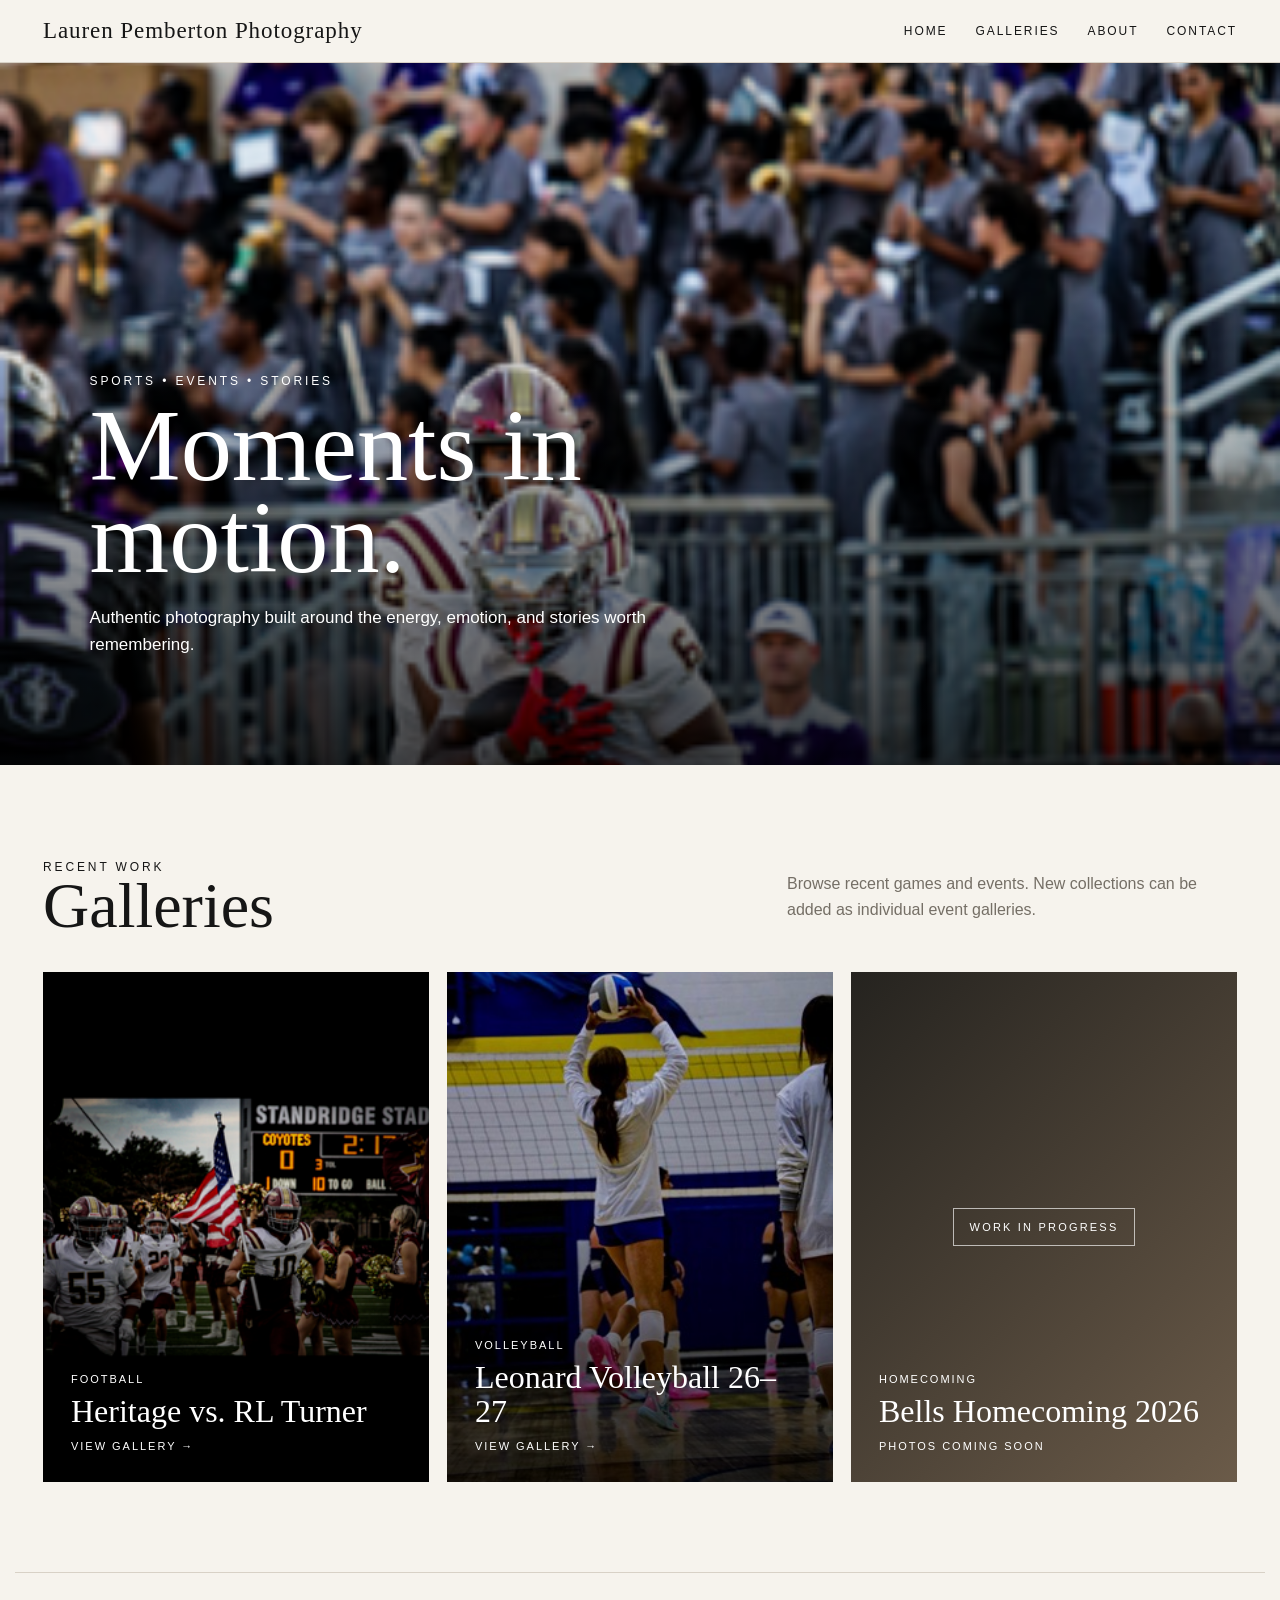
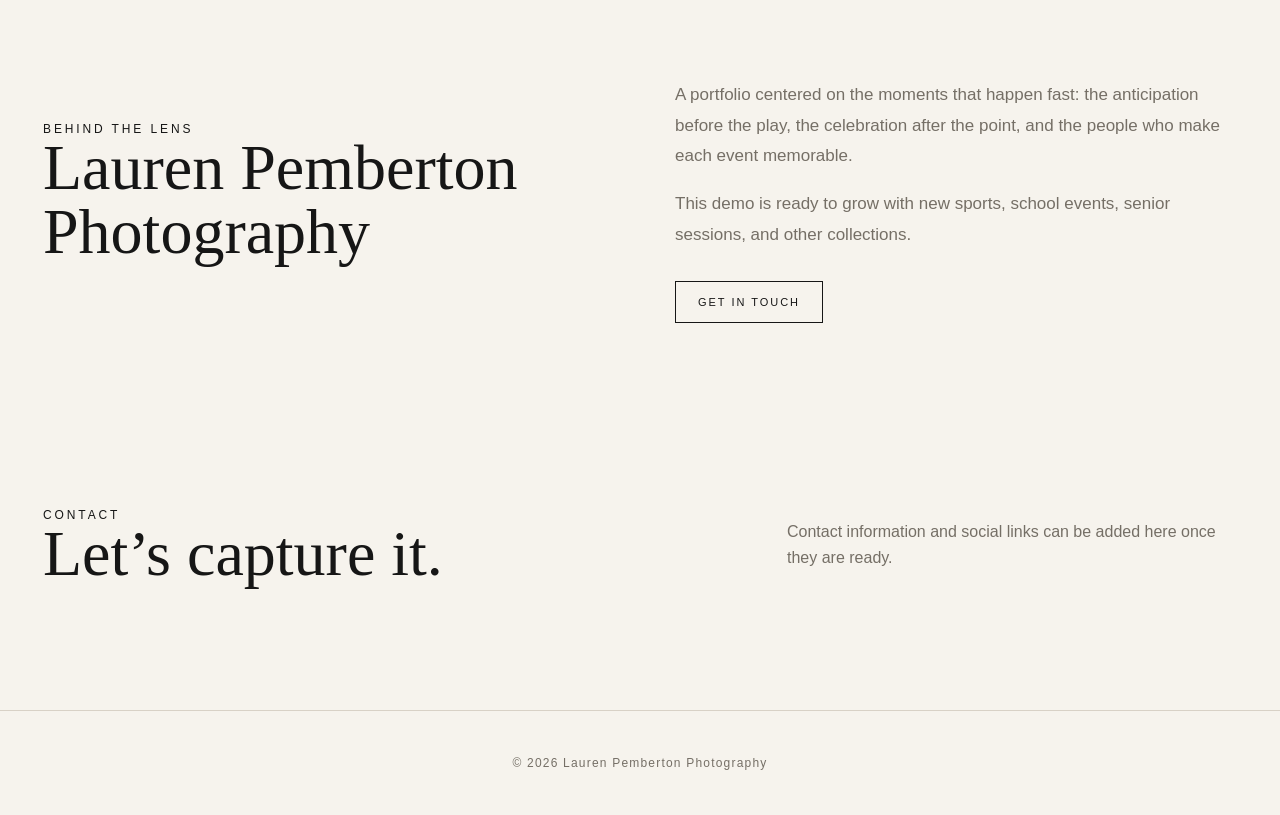
==== lauren-pemberton-photography/index.html @ c21e801e "Add files via upload" ====
<!doctype html><html><head><meta charset="utf-8"><meta name="viewport" content="width=device-width,initial-scale=1"><title>Lauren Pemberton Photography</title><link rel="stylesheet" href="assets/css/style.css"></head><body><header><nav class="nav"><a class="brand" href="index.html">Lauren Pemberton Photography</a><div class="links"><a href="index.html">Home</a><a href="index.html#galleries">Galleries</a><a href="index.html#about">About</a><a href="index.html#contact">Contact</a></div></nav></header><main><section class="hero"><div class="hero-copy"><div class="eyebrow">Sports • Events • Stories</div><h1>Moments in motion.</h1><p>Authentic photography built around the energy, emotion, and stories worth remembering.</p></div></section><section class="section" id="galleries"><div class="section-head"><div><div class="eyebrow">Recent work</div><h2>Galleries</h2></div><p>Browse recent games and events. New collections can be added as individual event galleries.</p></div><div class="cards"><a class="card" href="heritage-vs-rl-turner.html"><img src="assets/images/heritage-vs-rl-turner/IMG_2399.PNG"><div class="shade"></div><div class="card-copy"><span>Football</span><h3>Heritage vs. RL Turner</h3><span>View Gallery →</span></div></a><a class="card" href="leonard-volleyball-26-27.html"><img src="assets/images/leonard-volleyball-26-27/IMG_2406.jpg"><div class="shade"></div><div class="card-copy"><span>Volleyball</span><h3>Leonard Volleyball 26–27</h3><span>View Gallery →</span></div></a><a class="card wip" href="bells-homecoming-2026.html"><div class="card-copy"><span>Homecoming</span><h3>Bells Homecoming 2026</h3><span>Photos Coming Soon</span></div></a></div></section><section class="section about" id="about"><div><div class="eyebrow">Behind the lens</div><h2>Lauren Pemberton Photography</h2></div><div><p>A portfolio centered on the moments that happen fast: the anticipation before the play, the celebration after the point, and the people who make each event memorable.</p><p>This demo is ready to grow with new sports, school events, senior sessions, and other collections.</p><a class="button" href="#contact">Get in touch</a></div></section><section class="section" id="contact"><div class="section-head"><div><div class="eyebrow">Contact</div><h2>Let’s capture it.</h2></div><p>Contact information and social links can be added here once they are ready.</p></div></section></main><footer>© 2026 Lauren Pemberton Photography</footer></body></html>
---- lauren-pemberton-photography/assets/css/style.css ----
:root{--ink:#161616;--paper:#f6f3ed;--muted:#756f66;--line:#d8d1c6;--accent:#8d765d}*{box-sizing:border-box}html{scroll-behavior:smooth}body{margin:0;background:var(--paper);color:var(--ink);font-family:Arial,Helvetica,sans-serif}a{color:inherit;text-decoration:none}header{position:sticky;top:0;z-index:20;background:rgba(246,243,237,.94);backdrop-filter:blur(10px);border-bottom:1px solid var(--line)}.nav{max-width:1250px;margin:auto;padding:18px 28px;display:flex;align-items:center;justify-content:space-between}.brand{font-family:Georgia,serif;font-size:23px;letter-spacing:.04em}.links{display:flex;gap:28px;font-size:12px;letter-spacing:.16em;text-transform:uppercase}.hero{min-height:78vh;position:relative;background:url('../images/heritage-vs-rl-turner/IMG_2396.PNG') center 38%/cover no-repeat;display:flex;align-items:flex-end}.hero:after{content:'';position:absolute;inset:0;background:linear-gradient(transparent 30%,rgba(0,0,0,.72))}.hero-copy{position:relative;z-index:2;color:#fff;padding:7vw;max-width:850px}.eyebrow{font-size:12px;letter-spacing:.24em;text-transform:uppercase}.hero h1{font:normal clamp(48px,8vw,104px)/.9 Georgia,serif;margin:12px 0 20px}.hero p{font-size:17px;max-width:560px;line-height:1.6}.section{max-width:1250px;margin:auto;padding:90px 28px}.section-head{display:flex;justify-content:space-between;gap:30px;align-items:end;margin-bottom:34px}.section h2{font:normal clamp(38px,5vw,66px)/1 Georgia,serif;margin:0}.section-head p{max-width:450px;color:var(--muted);line-height:1.6}.cards{display:grid;grid-template-columns:repeat(3,1fr);gap:18px}.card{min-height:510px;position:relative;overflow:hidden;background:#272727}.card img{width:100%;height:100%;object-fit:cover;position:absolute;transition:.45s transform}.card:hover img{transform:scale(1.025)}.shade{position:absolute;inset:0;background:linear-gradient(transparent 42%,rgba(0,0,0,.78))}.card-copy{position:absolute;z-index:2;left:28px;right:28px;bottom:28px;color:#fff}.card-copy h3{font:normal 32px/1.05 Georgia,serif;margin:8px 0}.card-copy span{font-size:11px;letter-spacing:.18em;text-transform:uppercase}.wip{background:linear-gradient(135deg,#25231f,#6b5b49);display:flex;align-items:center;justify-content:center}.wip:before{content:'WORK IN PROGRESS';border:1px solid rgba(255,255,255,.65);padding:12px 16px;color:#fff;font-size:11px;letter-spacing:.2em}.about{display:grid;grid-template-columns:1fr 1fr;gap:70px;align-items:center;border-top:1px solid var(--line)}.about p{line-height:1.8;color:var(--muted);font-size:17px}.button{display:inline-block;margin-top:14px;border:1px solid var(--ink);padding:14px 22px;font-size:11px;letter-spacing:.18em;text-transform:uppercase}.gallery-title{padding:80px 28px 35px;max-width:1250px;margin:auto}.gallery-title h1{font:normal clamp(44px,7vw,86px)/.95 Georgia,serif;margin:8px 0}.gallery-title p{color:var(--muted)}.masonry{columns:3 280px;column-gap:14px;max-width:1250px;margin:auto;padding:0 28px 80px}.masonry img{width:100%;margin:0 0 14px;display:block;cursor:zoom-in}.lightbox{display:none;position:fixed;z-index:50;inset:0;background:rgba(0,0,0,.94);align-items:center;justify-content:center;padding:30px}.lightbox.open{display:flex}.lightbox img{max-width:95vw;max-height:92vh}.close{position:absolute;right:25px;top:20px;color:white;font-size:35px;cursor:pointer}footer{border-top:1px solid var(--line);padding:45px 28px;text-align:center;color:var(--muted);font-size:12px;letter-spacing:.1em}.coming{max-width:850px;margin:0 auto 100px;padding:90px 30px;text-align:center;background:#24211d;color:#fff}.coming h1{font:normal 56px Georgia,serif;margin:12px}.coming p{color:#d7d0c7}.mobile{display:none}@media(max-width:800px){.links{display:none}.cards{grid-template-columns:1fr}.card{min-height:440px}.about{grid-template-columns:1fr}.hero{min-height:70vh}.section{padding:65px 20px}.nav{padding:16px 20px}.brand{font-size:19px}.section-head{display:block}.masonry{padding-left:14px;padding-right:14px}}
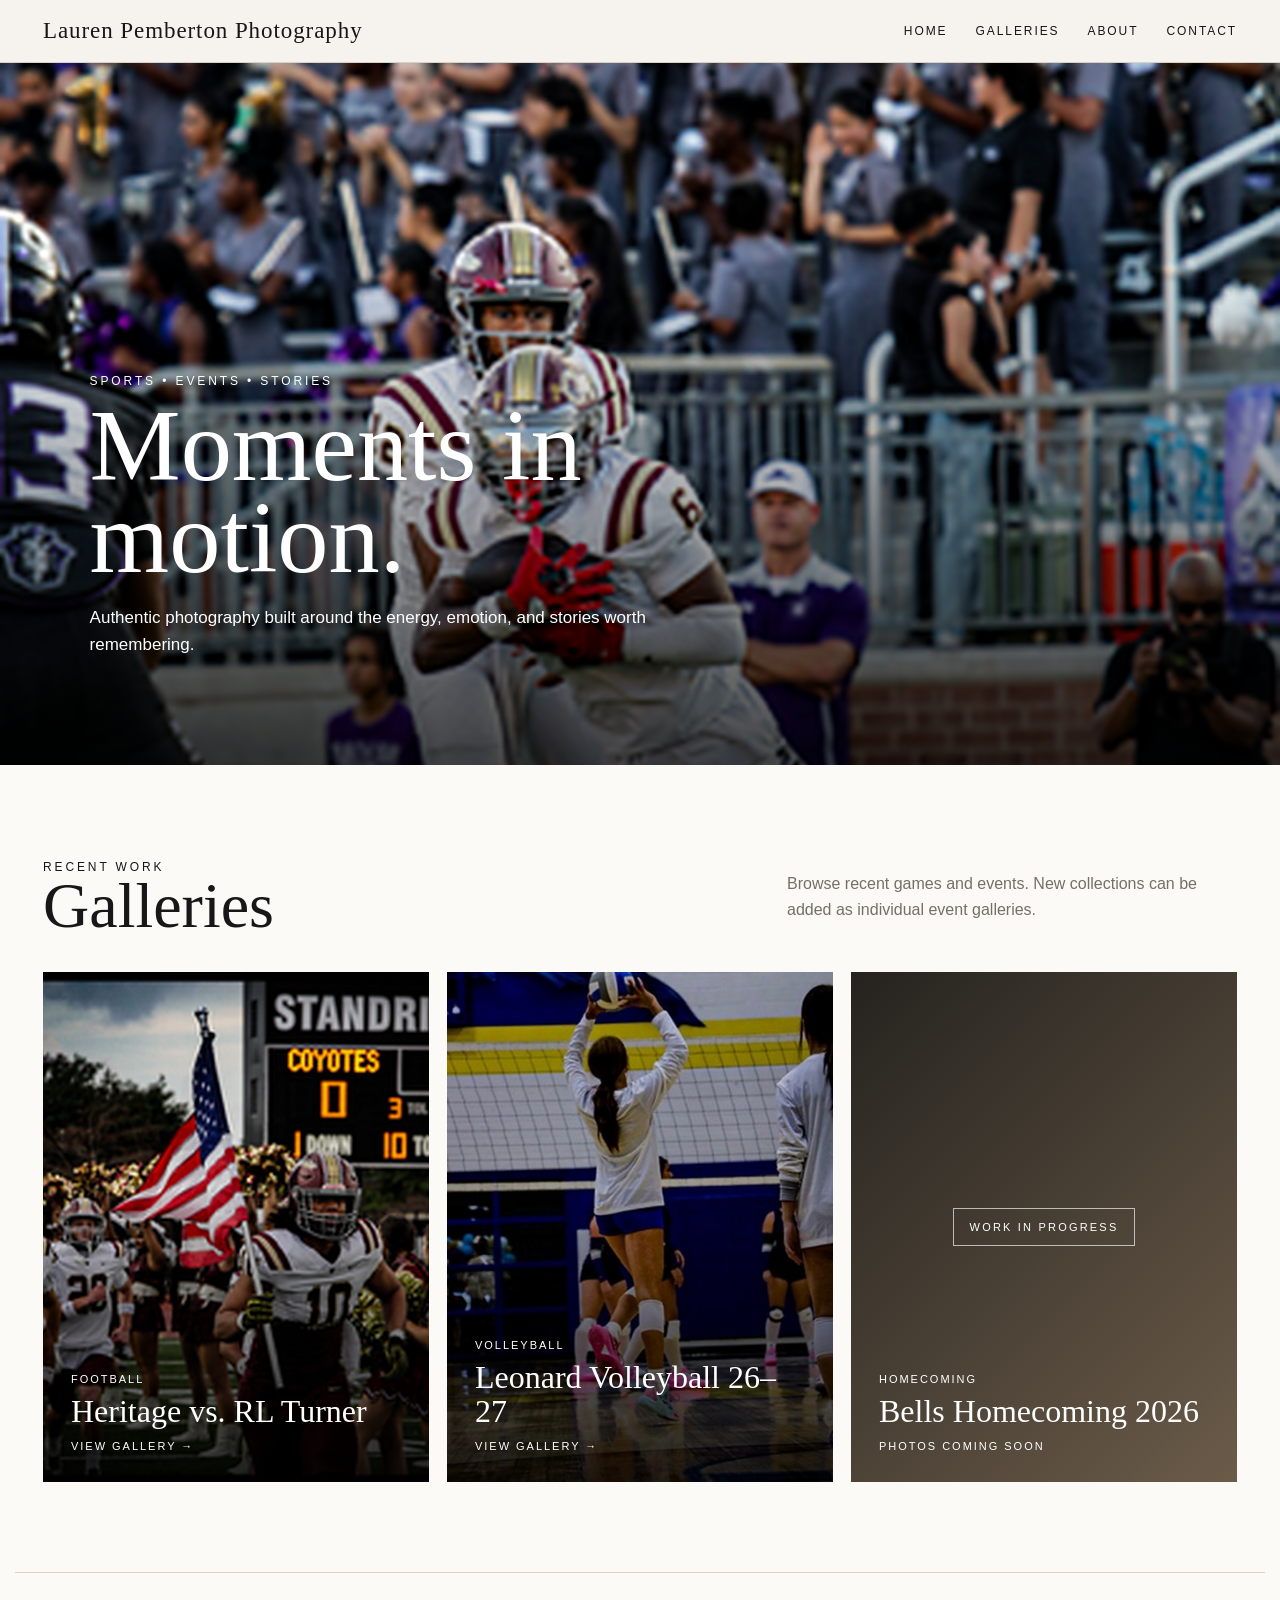
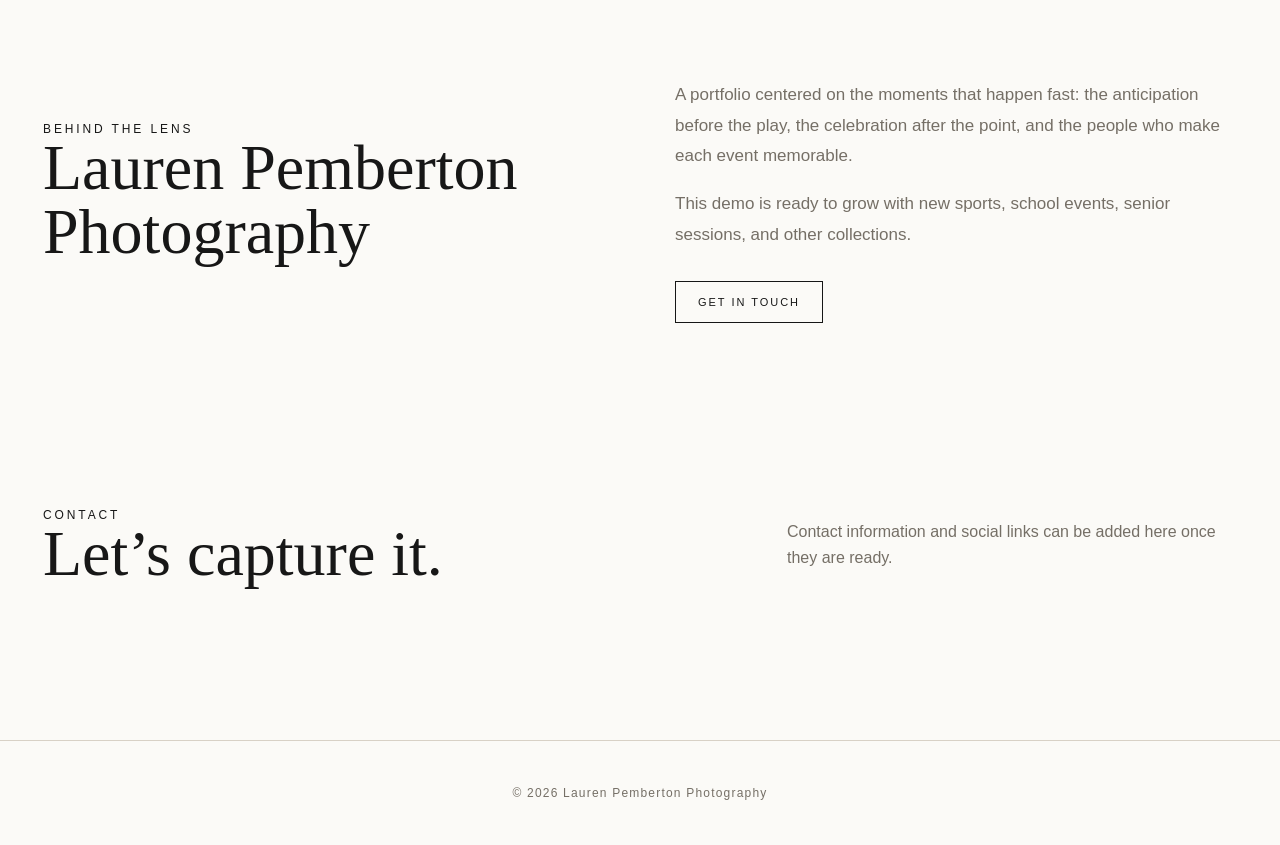
==== commit cd2a848c: "Add files via upload" ====
--- a/lauren-pemberton-photography/index.html
+++ b/lauren-pemberton-photography/index.html
@@ -1 +1 @@
-<!doctype html><html><head><meta charset="utf-8"><meta name="viewport" content="width=device-width,initial-scale=1"><title>Lauren Pemberton Photography</title><link rel="stylesheet" href="assets/css/style.css"></head><body><header><nav class="nav"><a class="brand" href="index.html">Lauren Pemberton Photography</a><div class="links"><a href="index.html">Home</a><a href="index.html#galleries">Galleries</a><a href="index.html#about">About</a><a href="index.html#contact">Contact</a></div></nav></header><main><section class="hero"><div class="hero-copy"><div class="eyebrow">Sports • Events • Stories</div><h1>Moments in motion.</h1><p>Authentic photography built around the energy, emotion, and stories worth remembering.</p></div></section><section class="section" id="galleries"><div class="section-head"><div><div class="eyebrow">Recent work</div><h2>Galleries</h2></div><p>Browse recent games and events. New collections can be added as individual event galleries.</p></div><div class="cards"><a class="card" href="heritage-vs-rl-turner.html"><img src="assets/images/heritage-vs-rl-turner/IMG_2399.PNG"><div class="shade"></div><div class="card-copy"><span>Football</span><h3>Heritage vs. RL Turner</h3><span>View Gallery →</span></div></a><a class="card" href="leonard-volleyball-26-27.html"><img src="assets/images/leonard-volleyball-26-27/IMG_2406.jpg"><div class="shade"></div><div class="card-copy"><span>Volleyball</span><h3>Leonard Volleyball 26–27</h3><span>View Gallery →</span></div></a><a class="card wip" href="bells-homecoming-2026.html"><div class="card-copy"><span>Homecoming</span><h3>Bells Homecoming 2026</h3><span>Photos Coming Soon</span></div></a></div></section><section class="section about" id="about"><div><div class="eyebrow">Behind the lens</div><h2>Lauren Pemberton Photography</h2></div><div><p>A portfolio centered on the moments that happen fast: the anticipation before the play, the celebration after the point, and the people who make each event memorable.</p><p>This demo is ready to grow with new sports, school events, senior sessions, and other collections.</p><a class="button" href="#contact">Get in touch</a></div></section><section class="section" id="contact"><div class="section-head"><div><div class="eyebrow">Contact</div><h2>Let’s capture it.</h2></div><p>Contact information and social links can be added here once they are ready.</p></div></section></main><footer>© 2026 Lauren Pemberton Photography</footer></body></html>+<!doctype html><html><head><meta charset="utf-8"><meta name="viewport" content="width=device-width,initial-scale=1"><title>Lauren Pemberton Photography</title><link rel="stylesheet" href="assets/css/style.css?v=7"></head><body><header><nav class="nav"><a class="brand" href="index.html">Lauren Pemberton Photography</a><div class="links"><a href="index.html">Home</a><a href="index.html#galleries">Galleries</a><a href="index.html#about">About</a><a href="index.html#contact">Contact</a></div></nav></header><main><section class="hero"><div class="hero-copy"><div class="eyebrow">Sports • Events • Stories</div><h1>Moments in motion.</h1><p>Authentic photography built around the energy, emotion, and stories worth remembering.</p></div></section><section class="section" id="galleries"><div class="section-head"><div><div class="eyebrow">Recent work</div><h2>Galleries</h2></div><p>Browse recent games and events. New collections can be added as individual event galleries.</p></div><div class="cards"><a class="card" href="heritage-vs-rl-turner.html"><img src="assets/images/heritage-vs-rl-turner/IMG_2399.PNG"><div class="shade"></div><div class="card-copy"><span>Football</span><h3>Heritage vs. RL Turner</h3><span>View Gallery →</span></div></a><a class="card" href="leonard-volleyball-26-27.html"><img src="assets/images/leonard-volleyball-26-27/IMG_2406.jpg"><div class="shade"></div><div class="card-copy"><span>Volleyball</span><h3>Leonard Volleyball 26–27</h3><span>View Gallery →</span></div></a><a class="card wip" href="bells-homecoming-2026.html"><div class="card-copy"><span>Homecoming</span><h3>Bells Homecoming 2026</h3><span>Photos Coming Soon</span></div></a></div></section><section class="section about" id="about"><div><div class="eyebrow">Behind the lens</div><h2>Lauren Pemberton Photography</h2></div><div><p>A portfolio centered on the moments that happen fast: the anticipation before the play, the celebration after the point, and the people who make each event memorable.</p><p>This demo is ready to grow with new sports, school events, senior sessions, and other collections.</p><a class="button" href="#contact">Get in touch</a></div></section><section class="section" id="contact"><div class="section-head"><div><div class="eyebrow">Contact</div><h2>Let’s capture it.</h2></div><p>Contact information and social links can be added here once they are ready.</p></div></section></main><footer>© 2026 Lauren Pemberton Photography</footer></body></html>
--- a/lauren-pemberton-photography/assets/css/style.css
+++ b/lauren-pemberton-photography/assets/css/style.css
@@ -1,2 +1,67 @@
 
 :root{--ink:#161616;--paper:#f6f3ed;--muted:#756f66;--line:#d8d1c6;--accent:#8d765d}*{box-sizing:border-box}html{scroll-behavior:smooth}body{margin:0;background:var(--paper);color:var(--ink);font-family:Arial,Helvetica,sans-serif}a{color:inherit;text-decoration:none}header{position:sticky;top:0;z-index:20;background:rgba(246,243,237,.94);backdrop-filter:blur(10px);border-bottom:1px solid var(--line)}.nav{max-width:1250px;margin:auto;padding:18px 28px;display:flex;align-items:center;justify-content:space-between}.brand{font-family:Georgia,serif;font-size:23px;letter-spacing:.04em}.links{display:flex;gap:28px;font-size:12px;letter-spacing:.16em;text-transform:uppercase}.hero{min-height:78vh;position:relative;background:url('../images/heritage-vs-rl-turner/IMG_2396.PNG') center 38%/cover no-repeat;display:flex;align-items:flex-end}.hero:after{content:'';position:absolute;inset:0;background:linear-gradient(transparent 30%,rgba(0,0,0,.72))}.hero-copy{position:relative;z-index:2;color:#fff;padding:7vw;max-width:850px}.eyebrow{font-size:12px;letter-spacing:.24em;text-transform:uppercase}.hero h1{font:normal clamp(48px,8vw,104px)/.9 Georgia,serif;margin:12px 0 20px}.hero p{font-size:17px;max-width:560px;line-height:1.6}.section{max-width:1250px;margin:auto;padding:90px 28px}.section-head{display:flex;justify-content:space-between;gap:30px;align-items:end;margin-bottom:34px}.section h2{font:normal clamp(38px,5vw,66px)/1 Georgia,serif;margin:0}.section-head p{max-width:450px;color:var(--muted);line-height:1.6}.cards{display:grid;grid-template-columns:repeat(3,1fr);gap:18px}.card{min-height:510px;position:relative;overflow:hidden;background:#272727}.card img{width:100%;height:100%;object-fit:cover;position:absolute;transition:.45s transform}.card:hover img{transform:scale(1.025)}.shade{position:absolute;inset:0;background:linear-gradient(transparent 42%,rgba(0,0,0,.78))}.card-copy{position:absolute;z-index:2;left:28px;right:28px;bottom:28px;color:#fff}.card-copy h3{font:normal 32px/1.05 Georgia,serif;margin:8px 0}.card-copy span{font-size:11px;letter-spacing:.18em;text-transform:uppercase}.wip{background:linear-gradient(135deg,#25231f,#6b5b49);display:flex;align-items:center;justify-content:center}.wip:before{content:'WORK IN PROGRESS';border:1px solid rgba(255,255,255,.65);padding:12px 16px;color:#fff;font-size:11px;letter-spacing:.2em}.about{display:grid;grid-template-columns:1fr 1fr;gap:70px;align-items:center;border-top:1px solid var(--line)}.about p{line-height:1.8;color:var(--muted);font-size:17px}.button{display:inline-block;margin-top:14px;border:1px solid var(--ink);padding:14px 22px;font-size:11px;letter-spacing:.18em;text-transform:uppercase}.gallery-title{padding:80px 28px 35px;max-width:1250px;margin:auto}.gallery-title h1{font:normal clamp(44px,7vw,86px)/.95 Georgia,serif;margin:8px 0}.gallery-title p{color:var(--muted)}.masonry{columns:3 280px;column-gap:14px;max-width:1250px;margin:auto;padding:0 28px 80px}.masonry img{width:100%;margin:0 0 14px;display:block;cursor:zoom-in}.lightbox{display:none;position:fixed;z-index:50;inset:0;background:rgba(0,0,0,.94);align-items:center;justify-content:center;padding:30px}.lightbox.open{display:flex}.lightbox img{max-width:95vw;max-height:92vh}.close{position:absolute;right:25px;top:20px;color:white;font-size:35px;cursor:pointer}footer{border-top:1px solid var(--line);padding:45px 28px;text-align:center;color:var(--muted);font-size:12px;letter-spacing:.1em}.coming{max-width:850px;margin:0 auto 100px;padding:90px 30px;text-align:center;background:#24211d;color:#fff}.coming h1{font:normal 56px Georgia,serif;margin:12px}.coming p{color:#d7d0c7}.mobile{display:none}@media(max-width:800px){.links{display:none}.cards{grid-template-columns:1fr}.card{min-height:440px}.about{grid-template-columns:1fr}.hero{min-height:70vh}.section{padding:65px 20px}.nav{padding:16px 20px}.brand{font-size:19px}.section-head{display:block}.masonry{padding-left:14px;padding-right:14px}}
+
+/* v2 gallery redesign */
+.brand{display:flex;flex-direction:column;gap:4px}.brand strong{font:normal 27px Georgia,serif;letter-spacing:.01em}.brand small{font-size:8px;letter-spacing:.34em;text-transform:uppercase;color:var(--muted)}.links a.active{font-weight:700}.gallery-hero{height:300px;position:relative;display:grid;place-items:center;text-align:center;color:#fff;background:#171717;overflow:hidden}.gallery-hero:before{content:'';position:absolute;inset:0;background-size:cover;background-position:center;filter:brightness(.52)}.volleyball-hero:before{background-image:url('../images/leonard-volleyball-26-27/IMG_2404.jpg');background-position:center 64%}.gallery-hero-copy{position:relative;z-index:1;padding:30px}.gallery-hero h1{font:normal clamp(38px,5vw,62px)/1 Georgia,serif;margin:10px 0 14px;text-shadow:0 2px 18px rgba(0,0,0,.35)}.gallery-hero p{margin:0;font-size:13px;letter-spacing:.25em;text-transform:uppercase}.breadcrumbs{max-width:1400px;margin:auto;padding:20px 28px;display:flex;gap:13px;align-items:center;color:var(--muted);font-size:12px;border-bottom:1px solid var(--line)}.breadcrumbs a{color:#3b5873}.photo-grid{max-width:1400px;margin:0 auto;padding:22px 28px 70px;display:grid;grid-template-columns:repeat(3,minmax(0,1fr));gap:14px;align-items:start}.photo-grid-four{grid-template-columns:repeat(4,minmax(0,1fr))}.photo-tile{appearance:none;border:0;padding:0;background:#e9e4dc;overflow:hidden;border-radius:5px;cursor:zoom-in;aspect-ratio:4/5;box-shadow:0 1px 0 rgba(0,0,0,.08)}.photo-tile img{display:block;width:100%;height:100%;object-fit:cover;object-position:center;transition:transform .35s ease}.photo-tile:hover img{transform:scale(1.025)}.site-footer{min-height:170px;background:#181a1b;color:#eee;border:0;padding:38px max(28px,calc((100vw - 1280px)/2));display:grid;grid-template-columns:1fr 1fr 1fr;align-items:center;gap:30px;text-align:left}.footer-brand{font:normal 24px Georgia,serif}.footer-tag{font-size:8px;letter-spacing:.32em;text-transform:uppercase;margin-top:8px;color:#bbb}.footer-quote{text-align:center;font:italic 20px Georgia,serif}.footer-links{display:flex;justify-content:flex-end;gap:18px;font-size:11px;color:#bbb}.lightbox{backdrop-filter:blur(3px)}
+@media(max-width:1000px){.photo-grid-four{grid-template-columns:repeat(2,minmax(0,1fr))}.site-footer{grid-template-columns:1fr;text-align:center}.footer-links{justify-content:center}.gallery-hero{height:260px}}
+@media(max-width:600px){.brand strong{font-size:19px}.brand small{display:none}.photo-grid,.photo-grid-four{grid-template-columns:1fr 1fr;padding:12px 12px 45px;gap:8px}.gallery-hero{height:230px}.gallery-hero h1{font-size:34px}.gallery-hero p{font-size:10px;letter-spacing:.13em}.breadcrumbs{padding:15px 14px;overflow:auto;white-space:nowrap}.photo-tile{aspect-ratio:3/4}}
+
+/* Shared polished gallery treatment */
+.football-hero{background-image:linear-gradient(90deg,rgba(8,8,8,.76),rgba(8,8,8,.28)),url('../images/heritage-vs-rl-turner/IMG_2399.PNG');background-position:center 44%}
+.coming-hero{background:linear-gradient(120deg,#151515,#39352f)}
+.polished-coming{min-height:430px;display:flex;flex-direction:column;align-items:center;justify-content:center;text-align:center;padding:70px 24px}
+.polished-coming h1{font-size:clamp(2.3rem,5vw,4.5rem);margin:18px 0 12px}
+.polished-coming p{max-width:620px;line-height:1.8;margin:0 0 28px}
+.status-pill{text-transform:uppercase;letter-spacing:.18em;font-size:.72rem;border:1px solid #b7aa98;padding:9px 14px;border-radius:999px}
+
+.download-photo{position:absolute;right:28px;bottom:24px;border:1px solid rgba(255,255,255,.75);background:rgba(20,20,20,.75);color:#fff;padding:12px 20px;border-radius:999px;text-transform:uppercase;letter-spacing:.14em;font-size:11px;cursor:pointer;backdrop-filter:blur(8px)}
+.download-photo:hover{background:#fff;color:#111}.download-photo:disabled{opacity:.6;cursor:wait}
+@media(max-width:600px){.download-photo{right:50%;transform:translateX(50%);bottom:18px}}
+
+/* V5 reliable full-screen viewer */
+body.lightbox-open{overflow:hidden}
+.lightbox{padding:72px 24px 96px;flex-direction:column;overflow:hidden}
+.lightbox img{display:block;max-width:min(94vw,1500px);max-height:calc(100vh - 185px);width:auto;height:auto;object-fit:contain;box-shadow:0 12px 45px rgba(0,0,0,.35)}
+.close{z-index:3;line-height:1;padding:8px 12px;border-radius:999px;background:rgba(0,0,0,.35)}
+.lightbox-toolbar{position:fixed;z-index:3;left:50%;bottom:22px;transform:translateX(-50%);display:flex;align-items:center;gap:10px;padding:8px;border:1px solid rgba(255,255,255,.18);border-radius:999px;background:rgba(20,20,20,.88);box-shadow:0 8px 28px rgba(0,0,0,.3);backdrop-filter:blur(12px)}
+.lightbox-toolbar button{position:static;transform:none;border:1px solid rgba(255,255,255,.45);background:transparent;color:#fff;padding:11px 17px;border-radius:999px;letter-spacing:.08em;font-size:11px;cursor:pointer;white-space:nowrap}
+.lightbox-toolbar .download-photo{background:#fff;color:#111;border-color:#fff;text-transform:uppercase;letter-spacing:.14em;min-width:125px}
+.lightbox-toolbar button:hover{background:#fff;color:#111}
+.lightbox-toolbar button:disabled{opacity:.6;cursor:wait}
+@media(max-width:600px){.lightbox{padding:60px 10px 92px}.lightbox img{max-width:96vw;max-height:calc(100vh - 165px)}.lightbox-toolbar{bottom:14px;gap:6px}.lightbox-toolbar button{padding:10px 12px}.lightbox-nav span{display:none}.lightbox-toolbar .download-photo{min-width:112px}.close{right:12px;top:10px}}
+
+
+/* ===== V7 target gallery layout ===== */
+body { background:#fbfaf7; color:#171717; }
+.site-header {
+  background:#fffdf9; border-bottom:1px solid #e8e3dc;
+  min-height:74px; display:flex; align-items:center;
+}
+.site-header .inner, header .inner {
+  width:min(1180px,92vw); margin:auto;
+}
+.gallery-page .gallery-grid, .gallery-grid {
+  width:min(1160px,92vw); margin:18px auto 34px;
+  display:grid !important; grid-template-columns:repeat(4,minmax(0,1fr)) !important;
+  gap:12px !important; align-items:stretch;
+}
+.gallery-grid img {
+  width:100% !important; height:310px !important; object-fit:cover !important;
+  display:block; border-radius:5px; background:#eee;
+}
+.gallery-grid a { display:block; overflow:hidden; border-radius:5px; }
+.gallery-hero {
+  min-height:185px; display:flex; align-items:center; justify-content:center;
+  text-align:center; background-position:center; background-size:cover;
+}
+.gallery-hero h1 { font-size:clamp(34px,4vw,52px); color:white; margin:0; }
+.gallery-hero p { color:white; letter-spacing:.28em; }
+.breadcrumbs { width:min(1160px,92vw); margin:0 auto; padding:18px 0; }
+.site-footer, footer { margin-top:30px; }
+@media (max-width:900px){
+  .gallery-page .gallery-grid,.gallery-grid{grid-template-columns:repeat(2,minmax(0,1fr)) !important;}
+}
+@media (max-width:560px){
+  .gallery-page .gallery-grid,.gallery-grid{grid-template-columns:1fr !important;}
+  .gallery-grid img{height:auto !important; aspect-ratio:4/5; object-fit:cover !important;}
+}
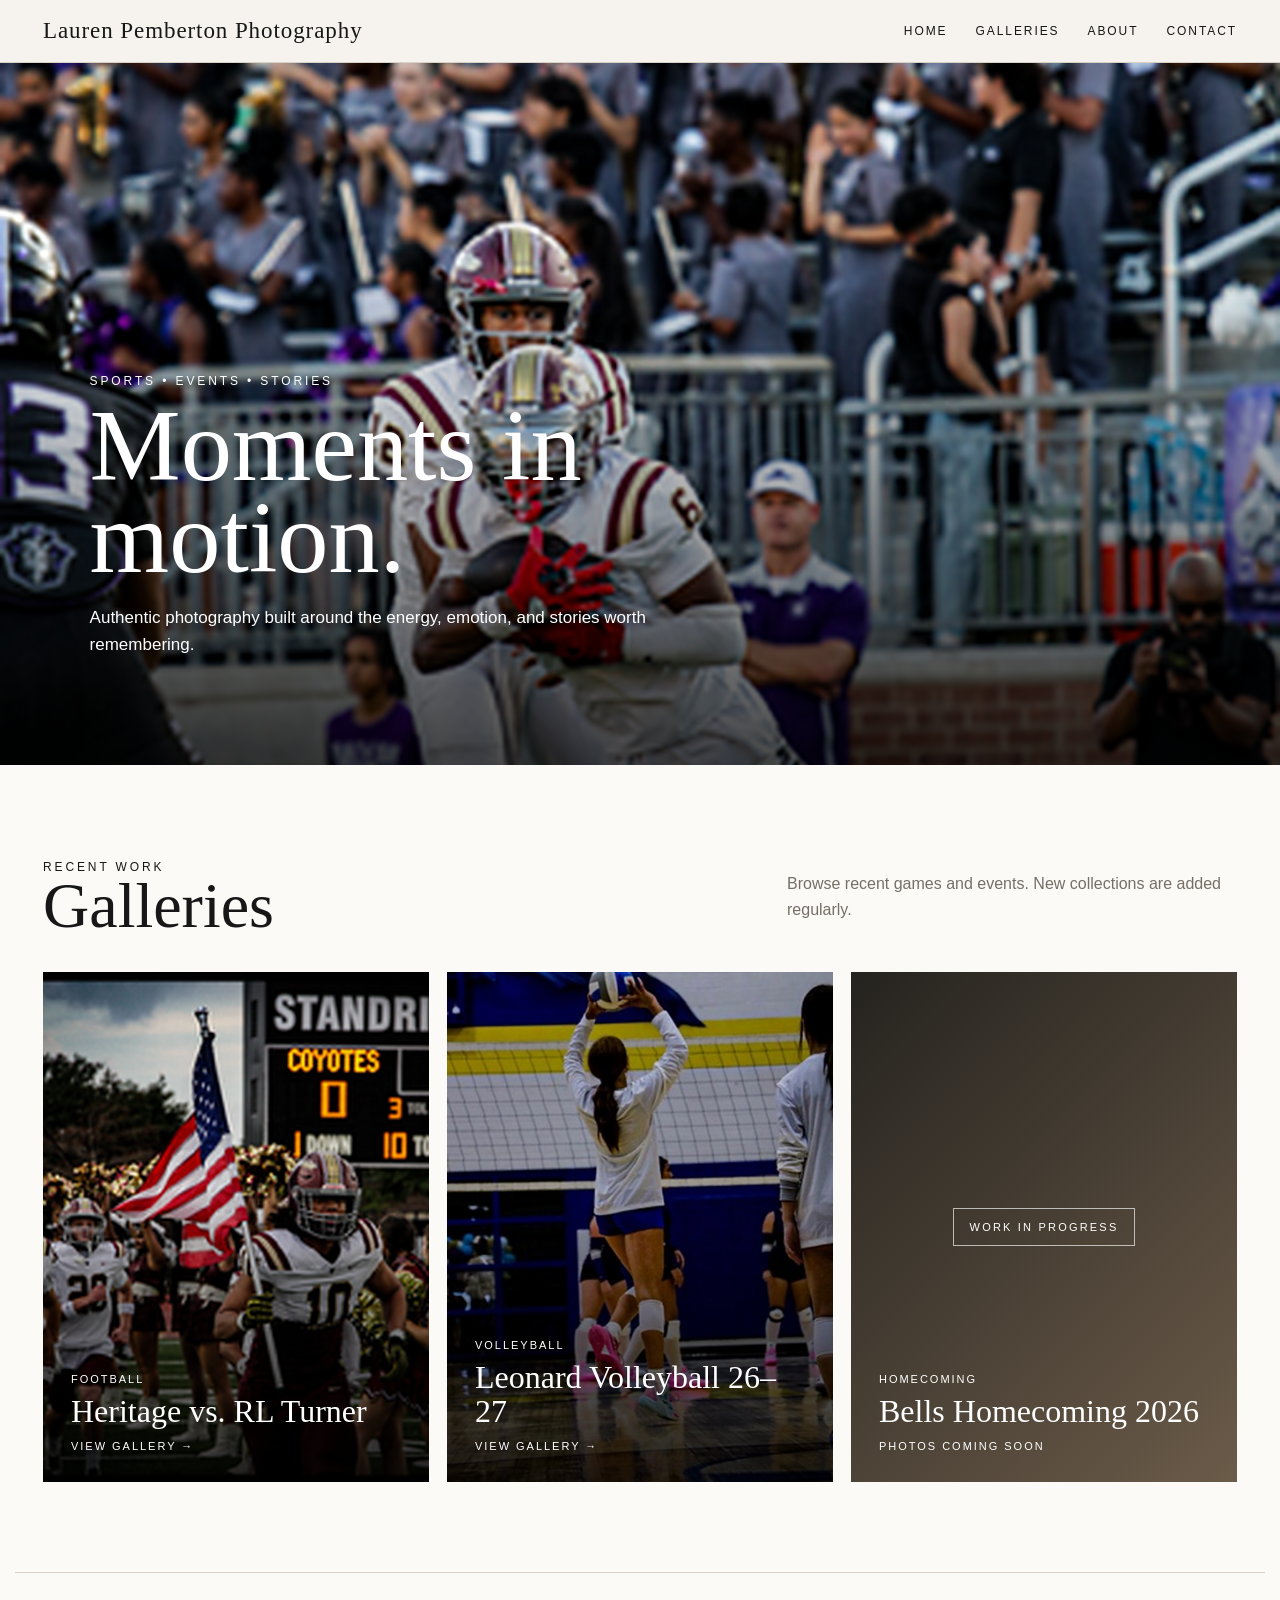
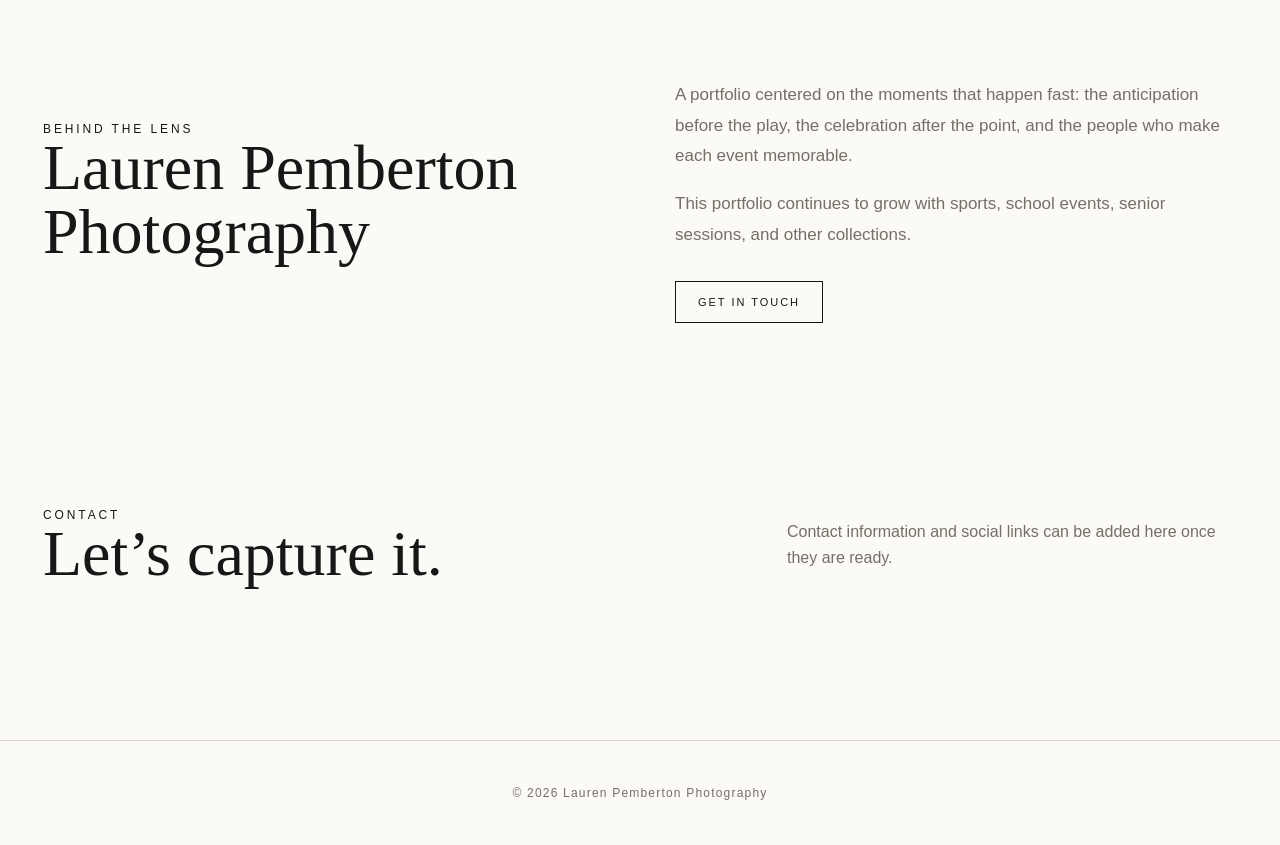
==== commit e3d1cc10: "Update index.html" ====
--- a/lauren-pemberton-photography/index.html
+++ b/lauren-pemberton-photography/index.html
@@ -1 +1,506 @@
-<!doctype html><html><head><meta charset="utf-8"><meta name="viewport" content="width=device-width,initial-scale=1"><title>Lauren Pemberton Photography</title><link rel="stylesheet" href="assets/css/style.css?v=7"></head><body><header><nav class="nav"><a class="brand" href="index.html">Lauren Pemberton Photography</a><div class="links"><a href="index.html">Home</a><a href="index.html#galleries">Galleries</a><a href="index.html#about">About</a><a href="index.html#contact">Contact</a></div></nav></header><main><section class="hero"><div class="hero-copy"><div class="eyebrow">Sports • Events • Stories</div><h1>Moments in motion.</h1><p>Authentic photography built around the energy, emotion, and stories worth remembering.</p></div></section><section class="section" id="galleries"><div class="section-head"><div><div class="eyebrow">Recent work</div><h2>Galleries</h2></div><p>Browse recent games and events. New collections can be added as individual event galleries.</p></div><div class="cards"><a class="card" href="heritage-vs-rl-turner.html"><img src="assets/images/heritage-vs-rl-turner/IMG_2399.PNG"><div class="shade"></div><div class="card-copy"><span>Football</span><h3>Heritage vs. RL Turner</h3><span>View Gallery →</span></div></a><a class="card" href="leonard-volleyball-26-27.html"><img src="assets/images/leonard-volleyball-26-27/IMG_2406.jpg"><div class="shade"></div><div class="card-copy"><span>Volleyball</span><h3>Leonard Volleyball 26–27</h3><span>View Gallery →</span></div></a><a class="card wip" href="bells-homecoming-2026.html"><div class="card-copy"><span>Homecoming</span><h3>Bells Homecoming 2026</h3><span>Photos Coming Soon</span></div></a></div></section><section class="section about" id="about"><div><div class="eyebrow">Behind the lens</div><h2>Lauren Pemberton Photography</h2></div><div><p>A portfolio centered on the moments that happen fast: the anticipation before the play, the celebration after the point, and the people who make each event memorable.</p><p>This demo is ready to grow with new sports, school events, senior sessions, and other collections.</p><a class="button" href="#contact">Get in touch</a></div></section><section class="section" id="contact"><div class="section-head"><div><div class="eyebrow">Contact</div><h2>Let’s capture it.</h2></div><p>Contact information and social links can be added here once they are ready.</p></div></section></main><footer>© 2026 Lauren Pemberton Photography</footer></body></html>+<!doctype html>
+<html>
+<head>
+  <meta charset="utf-8">
+  <meta name="viewport" content="width=device-width,initial-scale=1">
+
+  <title>Lauren Pemberton Photography</title>
+
+  <link
+    rel="stylesheet"
+    href="assets/css/style.css?v=7"
+  >
+</head>
+
+<body>
+
+<header>
+  <nav class="nav">
+
+    <a class="brand" href="index.html">
+      Lauren Pemberton Photography
+    </a>
+
+    <div class="links">
+      <a href="index.html">Home</a>
+      <a href="#galleries">Galleries</a>
+      <a href="#about">About</a>
+      <a href="#contact">Contact</a>
+    </div>
+
+  </nav>
+</header>
+
+
+<main>
+
+  <section class="hero">
+
+    <div class="hero-copy">
+
+      <div class="eyebrow">
+        Sports • Events • Stories
+      </div>
+
+      <h1>
+        Moments in motion.
+      </h1>
+
+      <p>
+        Authentic photography built around the energy,
+        emotion, and stories worth remembering.
+      </p>
+
+    </div>
+
+  </section>
+
+
+  <section
+    class="section"
+    id="galleries"
+  >
+
+    <div class="section-head">
+
+      <div>
+
+        <div class="eyebrow">
+          Recent work
+        </div>
+
+        <h2>
+          Galleries
+        </h2>
+
+      </div>
+
+      <p>
+        Browse recent games and events.
+        New collections are added regularly.
+      </p>
+
+    </div>
+
+
+    <!--
+      Existing galleries stay exactly as they are.
+      New galleries created by Lauren will be
+      automatically added after these.
+    -->
+
+    <div
+      class="cards"
+      id="galleryCards"
+    >
+
+      <a
+        class="card"
+        href="heritage-vs-rl-turner.html"
+        data-gallery-id="heritage-vs-rl-turner"
+      >
+
+        <img
+          src="assets/images/heritage-vs-rl-turner/IMG_2399.PNG"
+          alt="Heritage vs RL Turner"
+        >
+
+        <div class="shade"></div>
+
+        <div class="card-copy">
+
+          <span>
+            Football
+          </span>
+
+          <h3>
+            Heritage vs. RL Turner
+          </h3>
+
+          <span>
+            View Gallery →
+          </span>
+
+        </div>
+
+      </a>
+
+
+      <a
+        class="card"
+        href="leonard-volleyball-26-27.html"
+        data-gallery-id="leonard-volleyball-26-27"
+      >
+
+        <img
+          src="assets/images/leonard-volleyball-26-27/IMG_2406.jpg"
+          alt="Leonard Volleyball"
+        >
+
+        <div class="shade"></div>
+
+        <div class="card-copy">
+
+          <span>
+            Volleyball
+          </span>
+
+          <h3>
+            Leonard Volleyball 26–27
+          </h3>
+
+          <span>
+            View Gallery →
+          </span>
+
+        </div>
+
+      </a>
+
+
+      <a
+        class="card wip"
+        href="bells-homecoming-2026.html"
+        data-gallery-id="bells-homecoming-2026"
+      >
+
+        <div class="card-copy">
+
+          <span>
+            Homecoming
+          </span>
+
+          <h3>
+            Bells Homecoming 2026
+          </h3>
+
+          <span>
+            Photos Coming Soon
+          </span>
+
+        </div>
+
+      </a>
+
+    </div>
+
+  </section>
+
+
+  <section
+    class="section about"
+    id="about"
+  >
+
+    <div>
+
+      <div class="eyebrow">
+        Behind the lens
+      </div>
+
+      <h2>
+        Lauren Pemberton Photography
+      </h2>
+
+    </div>
+
+
+    <div>
+
+      <p>
+        A portfolio centered on the moments that
+        happen fast: the anticipation before the play,
+        the celebration after the point, and the people
+        who make each event memorable.
+      </p>
+
+      <p>
+        This portfolio continues to grow with sports,
+        school events, senior sessions, and other
+        collections.
+      </p>
+
+      <a
+        class="button"
+        href="#contact"
+      >
+        Get in touch
+      </a>
+
+    </div>
+
+  </section>
+
+
+  <section
+    class="section"
+    id="contact"
+  >
+
+    <div class="section-head">
+
+      <div>
+
+        <div class="eyebrow">
+          Contact
+        </div>
+
+        <h2>
+          Let’s capture it.
+        </h2>
+
+      </div>
+
+      <p>
+        Contact information and social links can be
+        added here once they are ready.
+      </p>
+
+    </div>
+
+  </section>
+
+</main>
+
+
+<footer>
+  © 2026 Lauren Pemberton Photography
+</footer>
+
+
+<script>
+
+async function loadDynamicGalleries() {
+
+  try {
+
+    const response =
+      await fetch(
+        "/api/galleries",
+        {
+          cache: "no-store"
+        }
+      );
+
+    const data =
+      await response.json();
+
+    if(
+      !response.ok ||
+      !data.galleries
+    ) {
+      return;
+    }
+
+
+    const container =
+      document.getElementById(
+        "galleryCards"
+      );
+
+
+    // IDs already represented by
+    // Lauren's original static cards.
+    const existingIds =
+      new Set(
+        Array.from(
+          container.querySelectorAll(
+            "[data-gallery-id]"
+          )
+        ).map(
+          element =>
+            element.dataset.galleryId
+        )
+      );
+
+
+    for(
+      const gallery
+      of data.galleries
+    ) {
+
+      // Don't duplicate the three
+      // galleries already on the page.
+      if(
+        existingIds.has(
+          gallery.id
+        )
+      ) {
+        continue;
+      }
+
+
+      // Find photos in the new gallery.
+      let photos = [];
+
+      try {
+
+        const photoResponse =
+          await fetch(
+            "/api/gallery/photos?gallery=" +
+            encodeURIComponent(
+              gallery.id
+            ),
+            {
+              cache: "no-store"
+            }
+          );
+
+        const photoData =
+          await photoResponse.json();
+
+        if(
+          photoResponse.ok &&
+          photoData.photos
+        ) {
+          photos =
+            photoData.photos;
+        }
+
+      }
+      catch(error) {
+        console.error(error);
+      }
+
+
+      const card =
+        document.createElement(
+          "a"
+        );
+
+      card.className =
+        photos.length
+          ? "card"
+          : "card wip";
+
+      card.dataset.galleryId =
+        gallery.id;
+
+      card.href =
+        "gallery.html?id=" +
+        encodeURIComponent(
+          gallery.id
+        );
+
+
+      // Use the first uploaded photo
+      // as the gallery cover.
+      if(photos.length) {
+
+        const image =
+          document.createElement(
+            "img"
+          );
+
+        image.src =
+          photos[0].url;
+
+        image.alt =
+          gallery.title;
+
+        image.loading =
+          "lazy";
+
+        card.appendChild(
+          image
+        );
+
+
+        const shade =
+          document.createElement(
+            "div"
+          );
+
+        shade.className =
+          "shade";
+
+        card.appendChild(
+          shade
+        );
+
+      }
+
+
+      const copy =
+        document.createElement(
+          "div"
+        );
+
+      copy.className =
+        "card-copy";
+
+
+      const label =
+        document.createElement(
+          "span"
+        );
+
+      label.textContent =
+        gallery.date ||
+        "Photography";
+
+
+      const title =
+        document.createElement(
+          "h3"
+        );
+
+      title.textContent =
+        gallery.title;
+
+
+      const action =
+        document.createElement(
+          "span"
+        );
+
+      action.textContent =
+        photos.length
+          ? "View Gallery →"
+          : "Photos Coming Soon";
+
+
+      copy.appendChild(
+        label
+      );
+
+      copy.appendChild(
+        title
+      );
+
+      copy.appendChild(
+        action
+      );
+
+
+      card.appendChild(
+        copy
+      );
+
+
+      container.appendChild(
+        card
+      );
+
+    }
+
+  }
+
+  catch(error) {
+
+    console.error(
+      "Could not load galleries:",
+      error
+    );
+
+  }
+
+}
+
+
+loadDynamicGalleries();
+
+</script>
+
+</body>
+</html>
